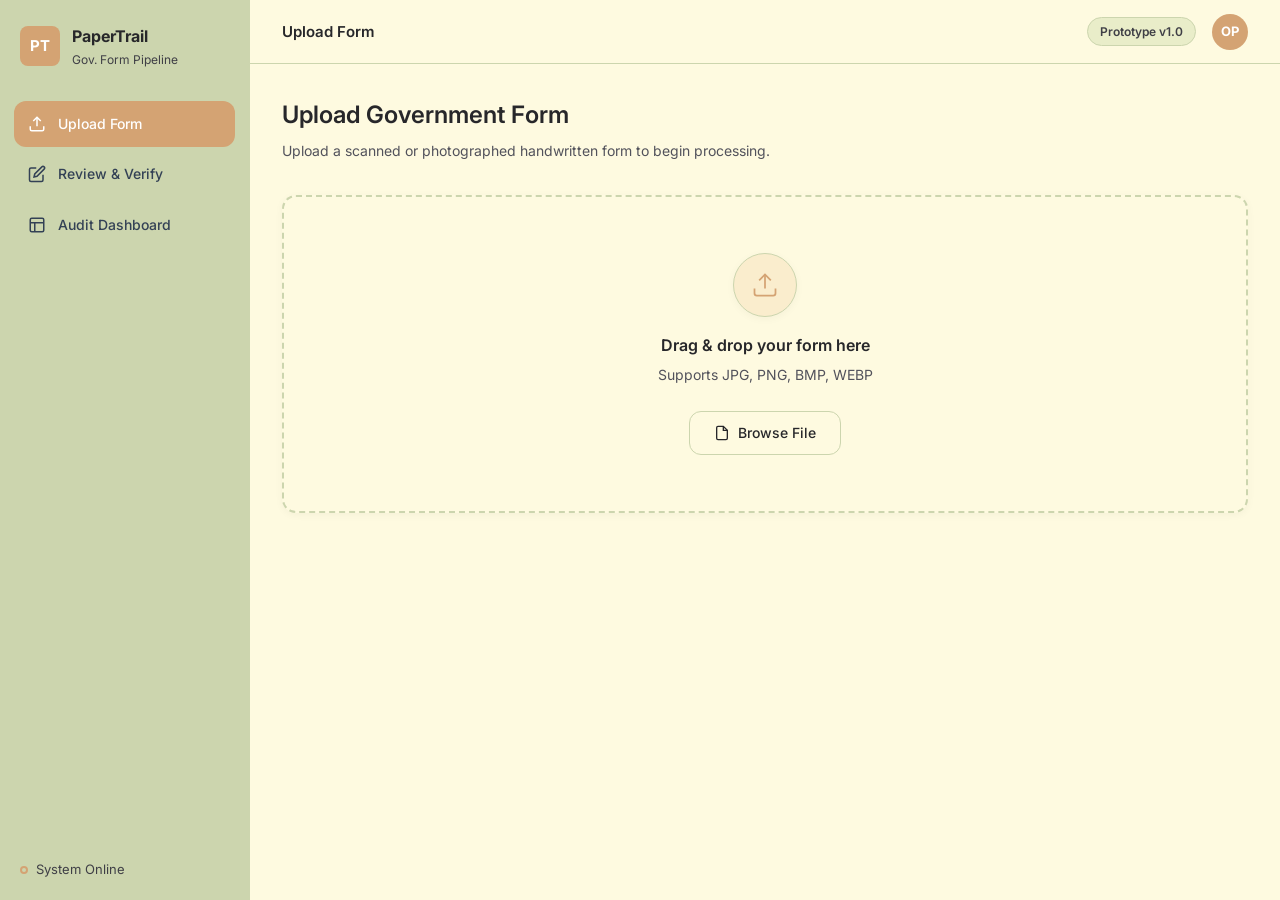
==== frontend/index.html @ 3ada9a49 "Update frontend theme to earthy palette, restrict form types, and restrict confirmation routing" ====
<!DOCTYPE html>
<html lang="en">

<head>
  <meta charset="UTF-8" />
  <meta name="viewport" content="width=device-width, initial-scale=1.0" />
  <title>PaperTrail – Government Form Digitisation</title>
  <meta name="description"
    content="PaperTrail: Handwritten government form digitisation, extraction, and intelligent routing pipeline for Indian government offices." />
  <link rel="preconnect" href="https://fonts.googleapis.com" />
  <link href="https://fonts.googleapis.com/css2?family=Inter:wght@400;500;600;700&display=swap" rel="stylesheet" />
  <link rel="stylesheet" href="style.css" />
</head>

<body>
  <!-- Sidebar -->
  <aside class="sidebar" id="sidebar">
    <div class="sidebar-logo">
      <div class="logo-icon">PT</div>
      <div class="logo-text">
        <span class="logo-title">PaperTrail</span>
        <span class="logo-sub">Gov. Form Pipeline</span>
      </div>
    </div>
    <nav class="sidebar-nav">
      <a href="#" class="nav-item active" data-page="upload" id="nav-upload">
        <svg viewBox="0 0 24 24" fill="none" stroke="currentColor" stroke-width="2">
          <path d="M21 15v4a2 2 0 0 1-2 2H5a2 2 0 0 1-2-2v-4" />
          <polyline points="17 8 12 3 7 8" />
          <line x1="12" y1="3" x2="12" y2="15" />
        </svg>
        Upload Form
      </a>
      <a href="#" class="nav-item" data-page="review" id="nav-review">
        <svg viewBox="0 0 24 24" fill="none" stroke="currentColor" stroke-width="2">
          <path d="M11 4H4a2 2 0 0 0-2 2v14a2 2 0 0 0 2 2h14a2 2 0 0 0 2-2v-7" />
          <path d="M18.5 2.5a2.121 2.121 0 0 1 3 3L12 15l-4 1 1-4 9.5-9.5z" />
        </svg>
        Review & Verify
      </a>

      <a href="#" class="nav-item" data-page="audit" id="nav-audit">
        <svg viewBox="0 0 24 24" fill="none" stroke="currentColor" stroke-width="2">
          <rect x="3" y="3" width="18" height="18" rx="2" />
          <line x1="3" y1="9" x2="21" y2="9" />
          <line x1="9" y1="21" x2="9" y2="9" />
        </svg>
        Audit Dashboard
      </a>
    </nav>
    <div class="sidebar-footer">
      <span class="status-dot"></span> System Online
    </div>
  </aside>

  <!-- Main Content -->
  <main class="main-content" id="main-content">
    <!-- Header -->
    <header class="topbar">
      <div class="topbar-breadcrumb" id="page-breadcrumb">Upload Form</div>
      <div class="topbar-right">
        <span class="badge-env">Prototype v1.0</span>
        <div class="avatar">OP</div>
      </div>
    </header>

    <!-- Page 1: Upload -->
    <div class="page active" id="page-upload">
      <div class="page-header">
        <h1>Upload Government Form</h1>
        <p class="page-sub">Upload a scanned or photographed handwritten form to begin processing.</p>
      </div>
      <div class="upload-grid">
        <div class="card upload-card" id="drop-zone">
          <div class="upload-icon">
            <svg viewBox="0 0 24 24" fill="none" stroke="currentColor" stroke-width="1.5">
              <path d="M21 15v4a2 2 0 0 1-2 2H5a2 2 0 0 1-2-2v-4" />
              <polyline points="17 8 12 3 7 8" />
              <line x1="12" y1="3" x2="12" y2="15" />
            </svg>
          </div>
          <p class="upload-title">Drag & drop your form here</p>
          <p class="upload-sub">Supports JPG, PNG, BMP, WEBP</p>
          <label class="btn btn-outline" for="file-input">
            <svg viewBox="0 0 24 24" fill="none" stroke="currentColor" stroke-width="2" style="width:16px;height:16px">
              <path d="M14 2H6a2 2 0 0 0-2 2v16a2 2 0 0 0 2 2h12a2 2 0 0 0 2-2V8z" />
              <polyline points="14 2 14 8 20 8" />
            </svg>
            Browse File
          </label>
          <input type="file" id="file-input" accept=".jpg,.jpeg,.png,.bmp,.webp" style="display:none" />
        </div>

        <div class="card preview-card" id="preview-section" style="display:none">
          <div class="preview-header">
            <h3>Image Preview</h3>
            <span class="chip" id="file-name-chip">filename.jpg</span>
          </div>
          <div class="preview-images">
            <div class="preview-item">
              <label class="preview-label">Original</label>
              <img id="original-preview" src="" alt="Original form" />
            </div>
            <div class="preview-item" id="processed-wrap" style="opacity:0.4">
              <label class="preview-label">
                Processed
                <span class="chip chip-blue" id="processing-badge">Processing…</span>
              </label>
              <img id="processed-preview" src="" alt="Processed form" />
            </div>
          </div>
          <div class="pipeline-steps" id="pipeline-steps"></div>
          <div style="margin-top:1.5rem; display:flex; gap:1rem">
            <button class="btn btn-ghost" id="reset-btn">⟳ Upload Different File</button>
            <button class="btn btn-primary" id="proceed-btn" disabled>Proceed to Extraction →</button>
          </div>
        </div>
      </div>
    </div>

    <!-- Page 2: Review & Verify -->
    <div class="page" id="page-review">
      <div class="page-header">
        <h1>Review & Verify Extracted Data</h1>
        <p class="page-sub">OCR has extracted the following fields. Verify and correct any highlighted values.</p>
      </div>
      <div class="review-layout">
        <!-- Left: Images -->
        <div class="review-images">
          <div class="card">
            <h3 class="card-title">Form Images</h3>
            <div class="img-tabs">
              <button class="img-tab active" data-target="rv-original">Original</button>
              <button class="img-tab" data-target="rv-processed">Processed</button>
            </div>
            <img id="rv-original" class="review-img active-img" src="" alt="Original" />
            <img id="rv-processed" class="review-img" src="" alt="Processed" />
          </div>
          <div class="card routing-card" id="routing-card">
            <div class="routing-header">
              <svg viewBox="0 0 24 24" fill="none" stroke="currentColor" stroke-width="2"
                style="width:18px;height:18px;color:var(--brown-accent)">
                <circle cx="12" cy="12" r="10" />
                <polyline points="12 8 12 12 14 14" />
              </svg>
              <h3 class="card-title" style="margin:0">Routing Decision</h3>
            </div>
            <div class="routing-info">
              <span class="routing-label">Assigned Department</span>
              <span class="routing-value" id="routing-dept">—</span>
            </div>
            <div class="routing-info">
              <span class="routing-label">Classification Confidence</span>
              <span id="class-conf-display">—</span>
            </div>
          </div>
        </div>

        <!-- Right: Form fields -->
        <div class="review-form">
          <div class="card">
            <div class="card-header-row">
              <h3 class="card-title">Extracted Fields</h3>
              <div class="confidence-legend">
                <span class="conf-dot green"></span> High
                <span class="conf-dot yellow"></span> Medium
                <span class="conf-dot red"></span> Low
              </div>
            </div>
            <div class="alert-warning" id="low-conf-alert" style="display:none">
              ⚠️ Please verify highlighted fields before submission
            </div>
            <div class="form-fields" id="form-fields"></div>
          </div>
          <div class="card">
            <h3 class="card-title">Form Classification</h3>
            <div class="field-group">
              <label class="field-label">Detected Form Type</label>
              <select class="field-input" id="form-type-select">
                <option value="" disabled selected hidden>Select form type</option>
                <option value="birth_certificate">Birth Certificate Application</option>
                <option value="residence_certificate">Residence Certificate Application</option>
              </select>
            </div>
            <p class="help-text">You may override the auto-detected classification if incorrect.</p>
            <button class="btn btn-primary full-width" id="submit-btn">Submit Verified Form →</button>
          </div>
        </div>
      </div>
    </div>

    <!-- Page 3: Confirmation -->
    <div class="page" id="page-confirmation">
      <div class="confirm-center">
        <div class="confirm-icon">
          <svg viewBox="0 0 24 24" fill="none" stroke="currentColor" stroke-width="2">
            <path d="M22 11.08V12a10 10 0 1 1-5.93-9.14" />
            <polyline points="22 4 12 14.01 9 11.01" />
          </svg>
        </div>
        <h1>Form Submitted Successfully</h1>
        <p class="page-sub">The verified form has been stored in the system and routed to the appropriate department.
        </p>
        <div class="confirm-grid" id="confirm-grid"></div>
        <div class="confirm-actions">
          <button class="btn btn-outline" id="new-form-btn">Upload New Form</button>
          <button class="btn btn-primary" id="go-audit-btn">View Audit Dashboard →</button>
        </div>
      </div>
    </div>

    <!-- Page 4: Audit Dashboard -->
    <div class="page" id="page-audit">
      <div class="page-header">
        <h1>Audit Dashboard</h1>
        <p class="page-sub">All processed and verified form records. Click "View Details" to inspect any record.</p>
      </div>
      <div class="card">
        <div class="audit-toolbar">
          <div class="search-wrap">
            <svg viewBox="0 0 24 24" fill="none" stroke="currentColor" stroke-width="2"
              style="width:16px;height:16px;color:var(--text-muted)">
              <circle cx="11" cy="11" r="8" />
              <line x1="21" y1="21" x2="16.65" y2="16.65" />
            </svg>
            <input type="text" id="audit-search" class="audit-search" placeholder="Search by ID or type…" />
          </div>
          <select class="field-input" id="audit-filter" style="width:220px">
            <option value="">All Form Types</option>
            <option value="birth_certificate">Birth Certificate Application</option>
            <option value="residence_certificate">Residence Certificate Application</option>
          </select>
        </div>
        <div class="table-wrap">
          <table class="audit-table">
            <thead>
              <tr>
                <th>Form ID</th>
                <th>Submission Date</th>
                <th>Form Type</th>
                <th>Department</th>
                <th>Status</th>
                <th>Action</th>
              </tr>
            </thead>
            <tbody id="audit-tbody"></tbody>
          </table>
          <div class="empty-state" id="audit-empty">
            <svg viewBox="0 0 24 24" fill="none" stroke="currentColor" stroke-width="1.5">
              <rect x="3" y="3" width="18" height="18" rx="2" />
              <line x1="3" y1="9" x2="21" y2="9" />
              <line x1="9" y1="21" x2="9" y2="9" />
            </svg>
            <p>No records yet. Upload and verify a form to see it here.</p>
          </div>
        </div>
      </div>
    </div>
  </main>

  <!-- Detail Modal -->
  <div class="modal-overlay" id="modal-overlay">
    <div class="modal" id="detail-modal">
      <div class="modal-header">
        <h3>Form Detail <span id="modal-form-id" class="chip chip-blue"></span></h3>
        <button class="modal-close" id="modal-close">✕</button>
      </div>
      <div class="modal-body">
        <div class="modal-images" id="modal-images"></div>
        <div class="modal-comparison">
          <div class="compare-col">
            <h4 class="compare-title">Original OCR Output</h4>
            <div id="modal-ocr-fields"></div>
          </div>
          <div class="compare-col">
            <h4 class="compare-title">Final Corrected Values</h4>
            <div id="modal-final-fields"></div>
          </div>
        </div>
        <div class="modal-meta" id="modal-meta"></div>
      </div>
    </div>
  </div>

  <script src="app.js"></script>
</body>

</html>
---- frontend/style.css ----
/* ─────────────────────────────────────────────
   PaperTrail – Global Styles (Earthy Theme)
   ───────────────────────────────────────────── */
@import url('https://fonts.googleapis.com/css2?family=Inter:wght@400;500;600;700&display=swap');

:root {
  --sage-green:     #CCD5AE; /* Borders, Sidebar */
  --pastel-green:   #E9EDC9; /* Panels, Header, High Conf */
  --off-white:      #FEFAE0; /* Main bg, inputs */
  --beige:          #FAEDCD; /* Card bg, Med Conf */
  --brown-accent:   #D4A373; /* Buttons, highlights, icons */
  --brown-dark:     #C28E5C; /* Hover for buttons */

  --conf-low-bg:    #EAD2BA; /* Lighter tone of D4A373 */
  --conf-low-text:  #875320; 

  --bg:             var(--off-white);
  --surface:        var(--beige);
  
  --sidebar-bg:     var(--sage-green);
  --sidebar-text:   #334155; 
  --sidebar-hover:  var(--pastel-green);
  --sidebar-active: var(--brown-accent);
  --sidebar-active-text: #FFFFFF;
  
  --text-primary:   #27272A;
  --text-secondary: #3F3F46;
  --text-muted:     #52525B;
  
  --border:         var(--sage-green);
  --border-focus:   var(--brown-accent);
  
  --shadow-sm:      0 2px 8px rgba(0,0,0,0.04);
  --shadow-md:      0 4px 12px rgba(0,0,0,0.06);
  --shadow-lg:      0 8px 24px rgba(0,0,0,0.08);
  
  --radius-sm:      8px;
  --radius-md:      12px;
  --radius-lg:      14px;
  
  --sidebar-w:      250px;
}

*, *::before, *::after { box-sizing: border-box; margin: 0; padding: 0; }

body {
  font-family: 'Inter', -apple-system, sans-serif;
  background: var(--bg);
  color: var(--text-primary);
  display: flex;
  min-height: 100vh;
  font-size: 14px;
  line-height: 1.6;
}

/* ── Sidebar ─────────────────────────────────── */
.sidebar {
  width: var(--sidebar-w);
  background: var(--sidebar-bg);
  display: flex;
  flex-direction: column;
  position: fixed;
  top: 0; left: 0; bottom: 0;
  z-index: 100;
  border-right: 1px solid var(--border);
}

.sidebar-logo {
  display: flex;
  align-items: center;
  gap: 12px;
  padding: 24px 20px 20px;
}

.logo-icon {
  width: 40px; height: 40px;
  background: var(--brown-accent);
  border-radius: var(--radius-sm);
  display: flex; align-items: center; justify-content: center;
  font-weight: 700; color: #fff; font-size: 15px;
}

.logo-title { display: block; color: var(--text-primary); font-weight: 700; font-size: 16px; }
.logo-sub   { display: block; color: var(--text-secondary); font-size: 12px; }

.sidebar-nav {
  padding: 12px 14px;
  flex: 1;
  display: flex;
  flex-direction: column;
  gap: 4px;
}

.nav-item {
  display: flex;
  align-items: center;
  gap: 12px;
  padding: 12px 14px;
  border-radius: var(--radius-md);
  color: var(--sidebar-text);
  text-decoration: none;
  font-size: 14px;
  font-weight: 500;
  transition: all 0.2s ease-in-out;
  cursor: pointer;
}
.nav-item svg { width: 18px; height: 18px; flex-shrink: 0; }
.nav-item:hover { background: var(--sidebar-hover); color: var(--text-primary); }
.nav-item.active { background: var(--sidebar-active); color: var(--sidebar-active-text); }

.sidebar-footer {
  padding: 20px;
  color: var(--text-secondary);
  font-size: 13px;
  display: flex;
  align-items: center;
  gap: 8px;
}
.status-dot {
  width: 8px; height: 8px;
  border-radius: 50%;
  background: var(--sage-green);
  border: 2px solid var(--brown-accent);
}

/* ── Main ────────────────────────────────────── */
.main-content {
  margin-left: var(--sidebar-w);
  flex: 1;
  display: flex;
  flex-direction: column;
  min-height: 100vh;
}

.topbar {
  background: var(--bg);
  border-bottom: 1px solid var(--border);
  padding: 0 32px;
  height: 64px;
  display: flex;
  align-items: center;
  justify-content: space-between;
  position: sticky;
  top: 0;
  z-index: 50;
}
.topbar-breadcrumb { font-weight: 600; font-size: 15px; color: var(--text-primary); }
.topbar-right { display: flex; align-items: center; gap: 16px; }
.badge-env {
  font-size: 12px; font-weight: 600;
  background: var(--pastel-green); color: var(--text-secondary);
  padding: 4px 12px; border-radius: 20px;
  border: 1px solid var(--border);
}
.avatar {
  width: 36px; height: 36px;
  background: var(--brown-accent);
  color: #fff;
  border-radius: 50%;
  display: flex; align-items: center; justify-content: center;
  font-size: 13px; font-weight: 700;
}

/* ── Pages ───────────────────────────────────── */
.page { display: none; padding: 32px; animation: fade-in 0.3s ease; }
.page.active { display: block; }

@keyframes fade-in {
  from { opacity: 0; transform: translateY(5px); }
  to { opacity: 1; transform: translateY(0); }
}

.page-header { margin-bottom: 32px; }
.page-header h1 { font-size: 24px; font-weight: 600; color: var(--text-primary); }
.page-sub { color: var(--text-muted); margin-top: 6px; font-size: 14px; }

/* ── Cards ───────────────────────────────────── */
.card {
  background: var(--surface);
  border: 1px solid var(--border);
  border-radius: var(--radius-lg);
  box-shadow: var(--shadow-sm);
  padding: 20px;
}
.card-title { font-size: 16px; font-weight: 600; margin-bottom: 20px; color: var(--text-primary); }
.card-header-row {
  display: flex;
  align-items: center;
  justify-content: space-between;
  margin-bottom: 20px;
}
.card-header-row .card-title { margin-bottom: 0; }

/* ── Upload Page ─────────────────────────────── */
.upload-grid {
  display: grid;
  gap: 24px;
}

.upload-card {
  text-align: center;
  border: 2px dashed var(--border);
  background: var(--bg);
  transition: border-color 0.2s, background 0.2s;
  cursor: pointer;
  padding: 56px 24px;
  border-radius: var(--radius-lg);
}
.upload-card.drag-over, .upload-card:hover {
  border-color: var(--brown-accent);
  background: var(--pastel-green);
}
.upload-icon {
  width: 64px; height: 64px;
  background: var(--surface);
  border: 1px solid var(--border);
  border-radius: 50%;
  display: flex; align-items: center; justify-content: center;
  margin: 0 auto 16px;
  box-shadow: var(--shadow-sm);
}
.upload-icon svg { width: 28px; height: 28px; color: var(--brown-accent); }
.upload-title { font-size: 16px; font-weight: 600; margin-bottom: 6px; color: var(--text-primary); }
.upload-sub { color: var(--text-muted); font-size: 14px; margin-bottom: 24px; }

/* ── Preview ─────────────────────────────────── */
.preview-header {
  display: flex; align-items: center; gap: 12px; margin-bottom: 24px;
}
.preview-header h3 { font-size: 16px; font-weight: 600; }

.preview-images {
  display: grid;
  grid-template-columns: 1fr 1fr;
  gap: 20px;
  margin-bottom: 24px;
}
.preview-item { display: flex; flex-direction: column; gap: 10px; }
.preview-label {
  font-size: 13px; font-weight: 600;
  color: var(--text-secondary);
  text-transform: uppercase;
  letter-spacing: 0.5px;
  display: flex; align-items: center; gap: 8px;
}
.preview-item img {
  width: 100%; border-radius: var(--radius-md);
  border: 1px solid var(--border);
  object-fit: contain;
  background: var(--bg);
  min-height: 200px;
  max-height: 300px;
}

/* ── Pipeline steps ──────────────────────────── */
.pipeline-steps {
  display: flex;
  flex-direction: column;
  gap: 10px;
}
.pipeline-step {
  display: flex;
  align-items: center;
  gap: 12px;
  font-size: 14px;
  color: var(--text-muted);
  padding: 6px 0;
}
.step-dot {
  width: 20px; height: 20px;
  border-radius: 50%;
  border: 2px solid var(--border);
  background: var(--bg);
  flex-shrink: 0;
  display: flex; align-items: center; justify-content: center;
  font-size: 10px;
  transition: all 0.3s;
}
.step-dot.done  { border-color: var(--brown-accent); background: var(--brown-accent); color: #fff; }
.step-dot.active { border-color: var(--brown-dark); animation: soft-pulse 1.5s infinite; }

@keyframes soft-pulse {
  0%, 100% { box-shadow: 0 0 0 0 rgba(212, 163, 115, 0.4); }
  50% { box-shadow: 0 0 0 6px rgba(212, 163, 115, 0); }
}

/* ── Buttons ─────────────────────────────────── */
.btn {
  display: inline-flex; align-items: center; gap: 8px;
  padding: 10px 24px;
  border-radius: var(--radius-md);
  font-size: 14px; font-weight: 500;
  cursor: pointer;
  border: none;
  transition: background 0.2s ease, transform 0.1s ease;
  text-decoration: none;
}
.btn:active { transform: scale(0.98); }
.btn-primary { background: var(--brown-accent); color: #fff; }
.btn-primary:hover { background: var(--brown-dark); }
.btn-primary:disabled { opacity: 0.5; cursor: not-allowed; transform: none; }
.btn-outline {
  background: transparent; color: var(--text-primary);
  border: 1px solid var(--border);
}
.btn-outline:hover { background: var(--pastel-green); }
.btn-ghost { background: var(--pastel-green); color: var(--text-primary); border: 1px solid transparent; }
.btn-ghost:hover { background: var(--border); }
.full-width { width: 100%; justify-content: center; margin-top: 10px; }

/* ── Chips ───────────────────────────────────── */
.chip {
  display: inline-block;
  padding: 4px 12px;
  border-radius: 20px;
  font-size: 12px; font-weight: 500;
  background: var(--bg);
  color: var(--text-muted);
  border: 1px solid var(--border);
}
.chip-blue { background: var(--pastel-green); color: var(--text-primary); border-color: var(--sage-green); }
.chip-green { background: var(--pastel-green); color: var(--text-primary); border-color: var(--sage-green); }

/* ── Review Layout ───────────────────────────── */
.review-layout {
  display: grid;
  grid-template-columns: 400px 1fr;
  gap: 24px;
  align-items: start;
}
.review-images { display: flex; flex-direction: column; gap: 20px; }

.img-tabs {
  display: flex;
  gap: 8px;
  margin-bottom: 16px;
}
.img-tab {
  padding: 6px 16px;
  border-radius: var(--radius-md);
  font-size: 13px; font-weight: 500;
  cursor: pointer;
  border: 1px solid var(--border);
  background: var(--bg);
  color: var(--text-secondary);
  transition: all 0.2s;
}
.img-tab.active { background: var(--brown-accent); color: #fff; border-color: var(--brown-accent); }

.review-img {
  width: 100%; border-radius: var(--radius-md);
  border: 1px solid var(--border);
  object-fit: contain;
  background: var(--bg);
  min-height: 220px;
  max-height: 350px;
  display: none;
}
.review-img.active-img { display: block; animation: fade-in 0.3s ease; }

/* ── Routing card ────────────────────────────── */
.routing-card { background: var(--surface); border-color: var(--border); }
.routing-header { display: flex; align-items: center; gap: 10px; margin-bottom: 16px; }
.routing-info { margin-bottom: 10px; }
.routing-label { font-size: 12px; color: var(--text-secondary); display: block; font-weight: 600; text-transform: uppercase; letter-spacing: 0.5px; margin-bottom: 4px;}
.routing-value { font-size: 16px; font-weight: 600; color: var(--brown-accent); }

/* ── Form fields ─────────────────────────────── */
.form-fields { display: flex; flex-direction: column; gap: 16px; }

.field-group { display: flex; flex-direction: column; gap: 8px; }
.field-label { font-size: 13px; font-weight: 600; color: var(--text-secondary); }

.field-row { display: flex; align-items: center; gap: 12px; }
.field-input {
  flex: 1;
  padding: 10px 14px;
  border: 1px solid var(--border);
  border-radius: var(--radius-md);
  font-size: 14px;
  font-family: inherit;
  color: var(--text-primary);
  background: var(--bg);
  transition: border-color 0.2s, box-shadow 0.2s;
}
.field-input:focus { outline: none; border-color: var(--border-focus); box-shadow: 0 0 0 3px rgba(212, 163, 115, 0.15); }

/* Confidence backgrounds inside inputs */
.field-input.conf-low    { background: var(--conf-low-bg); border-color: var(--brown-accent); }
.field-input.conf-medium { background: var(--beige); border-color: var(--sage-green); }
.field-input.conf-high   { background: var(--pastel-green); border-color: var(--sage-green); }

.conf-badge {
  display: flex; align-items: center; gap: 6px;
  font-size: 12px; font-weight: 500;
  padding: 4px 12px;
  border-radius: 20px;
  white-space: nowrap;
  flex-shrink: 0;
}
.conf-badge.high   { background: var(--pastel-green); color: var(--text-primary); border: 1px solid var(--border); }
.conf-badge.medium { background: var(--beige); color: var(--text-primary); border: 1px solid var(--border); }
.conf-badge.low    { background: var(--conf-low-bg); color: var(--conf-low-text); border: 1px solid var(--border-focus); }

.confidence-legend { display: flex; align-items: center; gap: 12px; font-size: 13px; color: var(--text-secondary); }
.conf-dot {
  width: 10px; height: 10px;
  border-radius: 50%;
  display: inline-block;
  margin-right: 4px;
}
.conf-dot.green  { background: var(--sage-green); }
.conf-dot.yellow { background: var(--beige); border: 1px solid var(--sage-green); }
.conf-dot.red    { background: var(--brown-accent); }

.alert-warning {
  background: var(--conf-low-bg);
  border: 1px solid var(--brown-accent);
  border-radius: var(--radius-md);
  padding: 12px 16px;
  font-size: 14px;
  color: var(--conf-low-text);
  font-weight: 500;
  margin-bottom: 20px;
}

.review-form { display: flex; flex-direction: column; gap: 24px; }
.help-text { font-size: 13px; color: var(--text-muted); margin: 8px 0 16px; }

/* ── Confirmation ────────────────────────────── */
.confirm-center {
  max-width: 600px;
  margin: 0 auto;
  text-align: center;
  padding-top: 48px;
}
.confirm-icon {
  width: 80px; height: 80px;
  background: var(--pastel-green);
  border-radius: 50%;
  display: flex; align-items: center; justify-content: center;
  margin: 0 auto 32px;
}
.confirm-icon svg { width: 40px; height: 40px; color: var(--brown-accent); }

.confirm-grid {
  display: grid;
  grid-template-columns: 1fr 1fr;
  gap: 16px;
  margin: 40px 0;
  text-align: left;
}
.confirm-item {
  background: var(--surface);
  border: 1px solid var(--border);
  border-radius: var(--radius-md);
  padding: 16px 20px;
}
.confirm-item-label { font-size: 12px; font-weight: 500; color: var(--text-secondary); text-transform: uppercase; letter-spacing: 0.5px; margin-bottom: 6px; }
.confirm-item-value { font-size: 15px; font-weight: 500; color: var(--text-primary); }

.confirm-actions { display: flex; gap: 16px; justify-content: center; flex-wrap: wrap; margin-top: 24px; }

/* ── Audit Dashboard ─────────────────────────── */
.audit-toolbar {
  display: flex; gap: 16px; align-items: center;
  margin-bottom: 24px;
  flex-wrap: wrap;
}
.search-wrap {
  flex: 1;
  display: flex; align-items: center; gap: 10px;
  border: 1px solid var(--border);
  border-radius: var(--radius-md);
  padding: 0 16px;
  background: var(--bg);
  min-width: 250px;
}
.audit-search {
  border: none; outline: none;
  font-family: inherit; font-size: 14px;
  flex: 1; padding: 10px 0;
  background: transparent;
  color: var(--text-primary);
}

.table-wrap { overflow-x: auto; background: var(--surface); border-radius: var(--radius-lg); }
.audit-table {
  width: 100%;
  border-collapse: collapse;
  font-size: 14px;
}
.audit-table th {
  text-align: left;
  padding: 14px 16px;
  background: var(--pastel-green);
  border-bottom: 1px solid var(--border);
  font-size: 12px; font-weight: 600;
  color: var(--text-secondary);
  text-transform: uppercase;
  letter-spacing: 0.5px;
}
.audit-table td {
  padding: 16px;
  border-bottom: 1px solid var(--border);
  vertical-align: middle;
}
.audit-table tr:last-child td { border-bottom: none; }
.audit-table tr:hover td { background: var(--bg); }

.status-badge {
  display: inline-flex; align-items: center; gap: 6px;
  padding: 4px 12px;
  border-radius: 20px;
  font-size: 12px; font-weight: 500;
}
.status-verified { background: var(--pastel-green); color: var(--text-primary); border: 1px solid var(--sage-green); }

.btn-detail {
  padding: 6px 16px;
  border-radius: var(--radius-md);
  border: 1px solid var(--border);
  background: var(--bg);
  color: var(--text-primary);
  font-size: 13px; font-weight: 500;
  cursor: pointer;
  transition: all 0.2s;
}
.btn-detail:hover { background: var(--pastel-green); }

.empty-state {
  text-align: center;
  padding: 64px 0;
  color: var(--text-secondary);
}
.empty-state svg { width: 48px; height: 48px; margin-bottom: 16px; color: var(--sage-green); }
.empty-state p { font-size: 15px; }

/* ── Modal ───────────────────────────────────── */
.modal-overlay {
  position: fixed; inset: 0;
  background: rgba(43, 45, 36, 0.4);
  display: none;
  align-items: center;
  justify-content: center;
  z-index: 1000;
  backdrop-filter: blur(4px);
  padding: 24px;
}
.modal-overlay.open { display: flex; animation: fade-in 0.2s ease; }

.modal {
  background: var(--surface);
  border-radius: var(--radius-lg);
  box-shadow: var(--shadow-lg);
  width: 100%;
  max-width: 800px;
  max-height: 90vh;
  display: flex;
  flex-direction: column;
  border: 1px solid var(--border);
}

.modal-header {
  display: flex; align-items: center; justify-content: space-between;
  padding: 24px;
  border-bottom: 1px solid var(--border);
  flex-shrink: 0;
}
.modal-header h3 { font-size: 18px; font-weight: 600; display: flex; align-items: center; gap: 12px; }
.modal-close {
  background: none; border: none;
  font-size: 18px; cursor: pointer;
  color: var(--text-secondary);
  width: 36px; height: 36px;
  border-radius: var(--radius-md);
  display: flex; align-items: center; justify-content: center;
  transition: background 0.2s;
}
.modal-close:hover { background: var(--pastel-green); color: var(--text-primary); }

.modal-body {
  padding: 24px;
  overflow-y: auto;
  flex: 1;
}

.modal-images {
  display: grid;
  grid-template-columns: 1fr 1fr;
  gap: 16px;
  margin-bottom: 32px;
}
.modal-img-wrap { display: flex; flex-direction: column; gap: 8px; }
.modal-img-wrap label { font-size: 12px; font-weight: 600; color: var(--text-secondary); text-transform: uppercase; }
.modal-img-wrap img {
  width: 100%; max-height: 200px;
  object-fit: contain;
  border-radius: var(--radius-md);
  border: 1px solid var(--border);
  background: var(--bg);
}

.modal-comparison { display: grid; grid-template-columns: 1fr 1fr; gap: 24px; margin-bottom: 32px; }
.compare-title { font-size: 14px; font-weight: 600; margin-bottom: 12px; color: var(--text-secondary); }
.compare-row { padding: 10px 14px; border-radius: var(--radius-md); margin-bottom: 8px; }
.compare-label { font-size: 12px; font-weight: 500; color: var(--text-secondary); text-transform: uppercase; margin-bottom: 4px; }
.compare-value { font-size: 14px; font-weight: 500; }
.compare-col:first-child .compare-row { background: var(--bg); border: 1px solid var(--border); }
.compare-col:last-child  .compare-row { background: var(--pastel-green); border: 1px solid var(--sage-green); }

.modal-meta {
  background: var(--bg);
  border-radius: var(--radius-md);
  padding: 16px 20px;
  display: flex;
  gap: 32px;
  flex-wrap: wrap;
  font-size: 14px;
  color: var(--text-secondary);
  border: 1px solid var(--border);
}
.modal-meta strong { color: var(--text-primary); font-weight: 500; }

/* ── Scrollbar ───────────────────────────────── */
::-webkit-scrollbar { width: 8px; height: 8px; }
::-webkit-scrollbar-track { background: transparent; }
::-webkit-scrollbar-thumb { background: var(--sage-green); border-radius: 4px; border: 2px solid var(--surface); }

/* ── Responsive ──────────────────────────────── */
@media (max-width: 900px) {
  .review-layout { grid-template-columns: 1fr; }
  .preview-images { grid-template-columns: 1fr; }
  .modal-comparison { grid-template-columns: 1fr; }
  .modal-images { grid-template-columns: 1fr; }
  .confirm-grid { grid-template-columns: 1fr; }
}
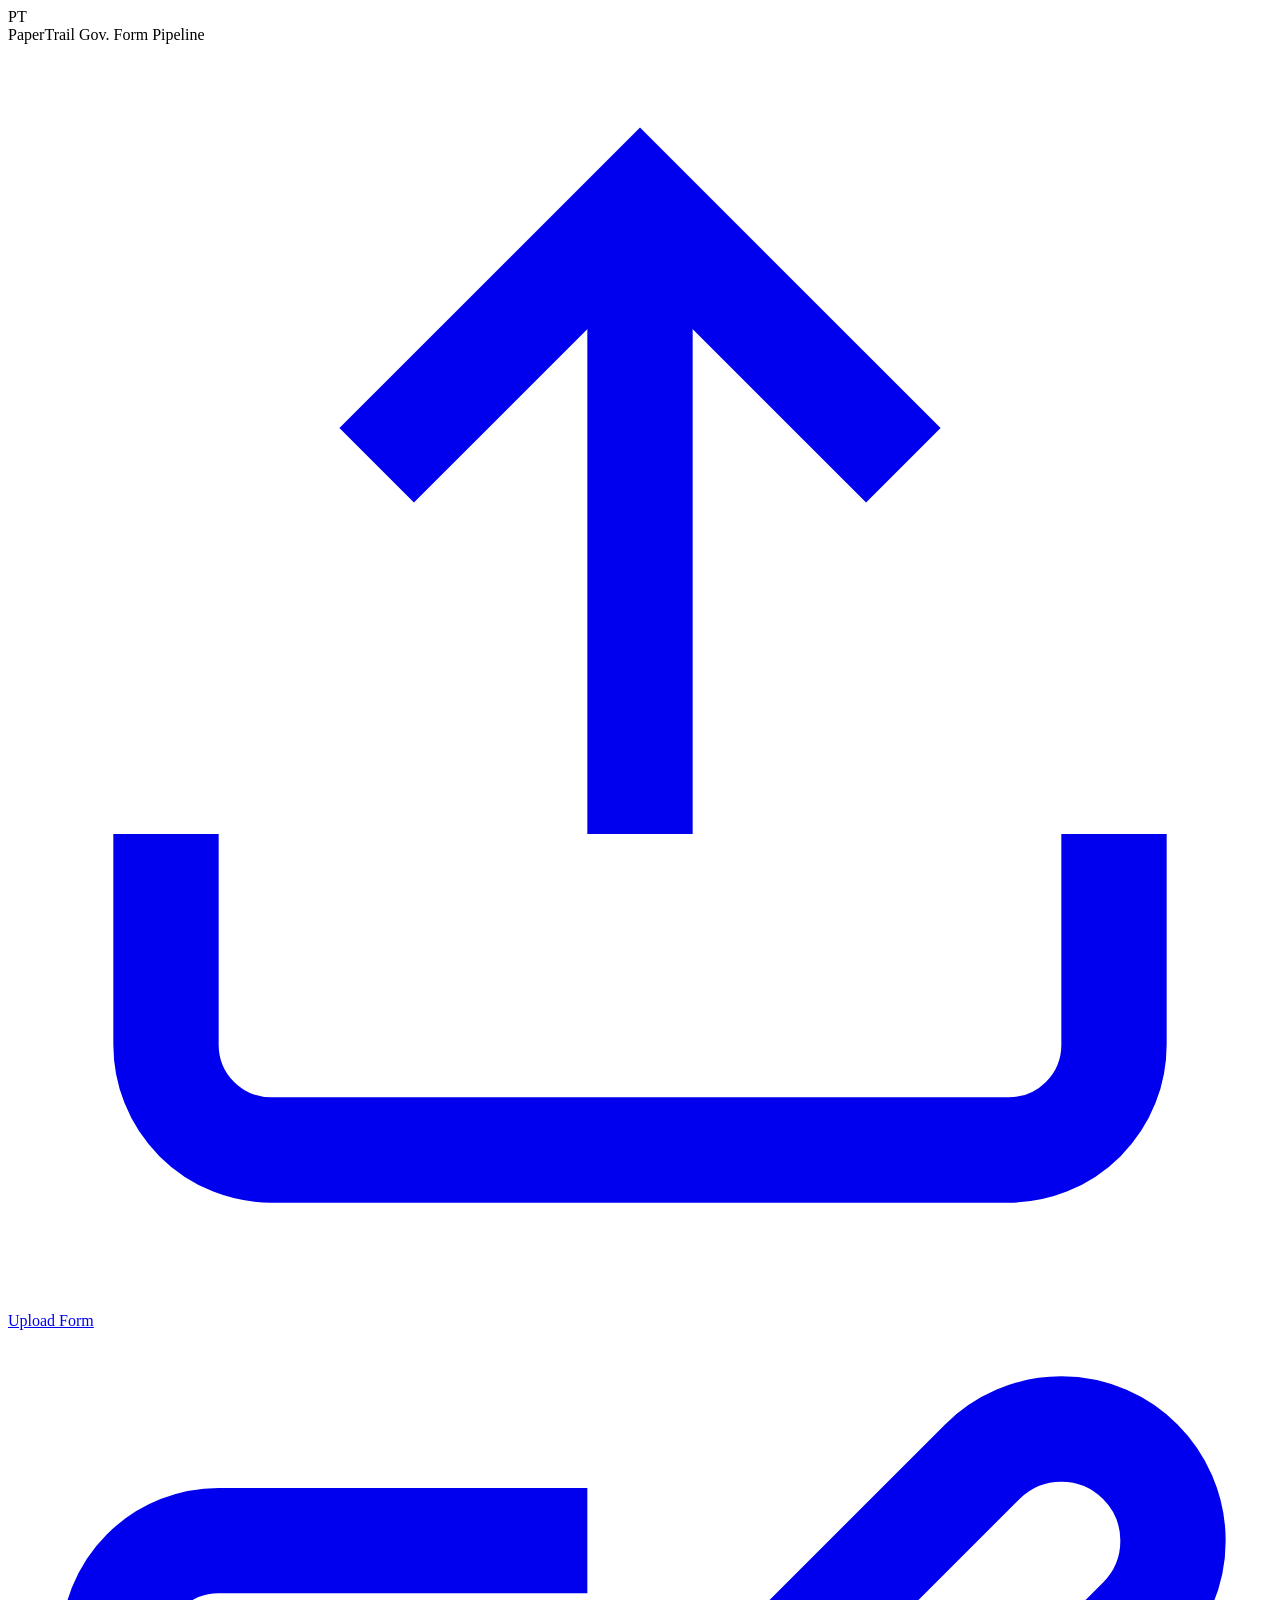
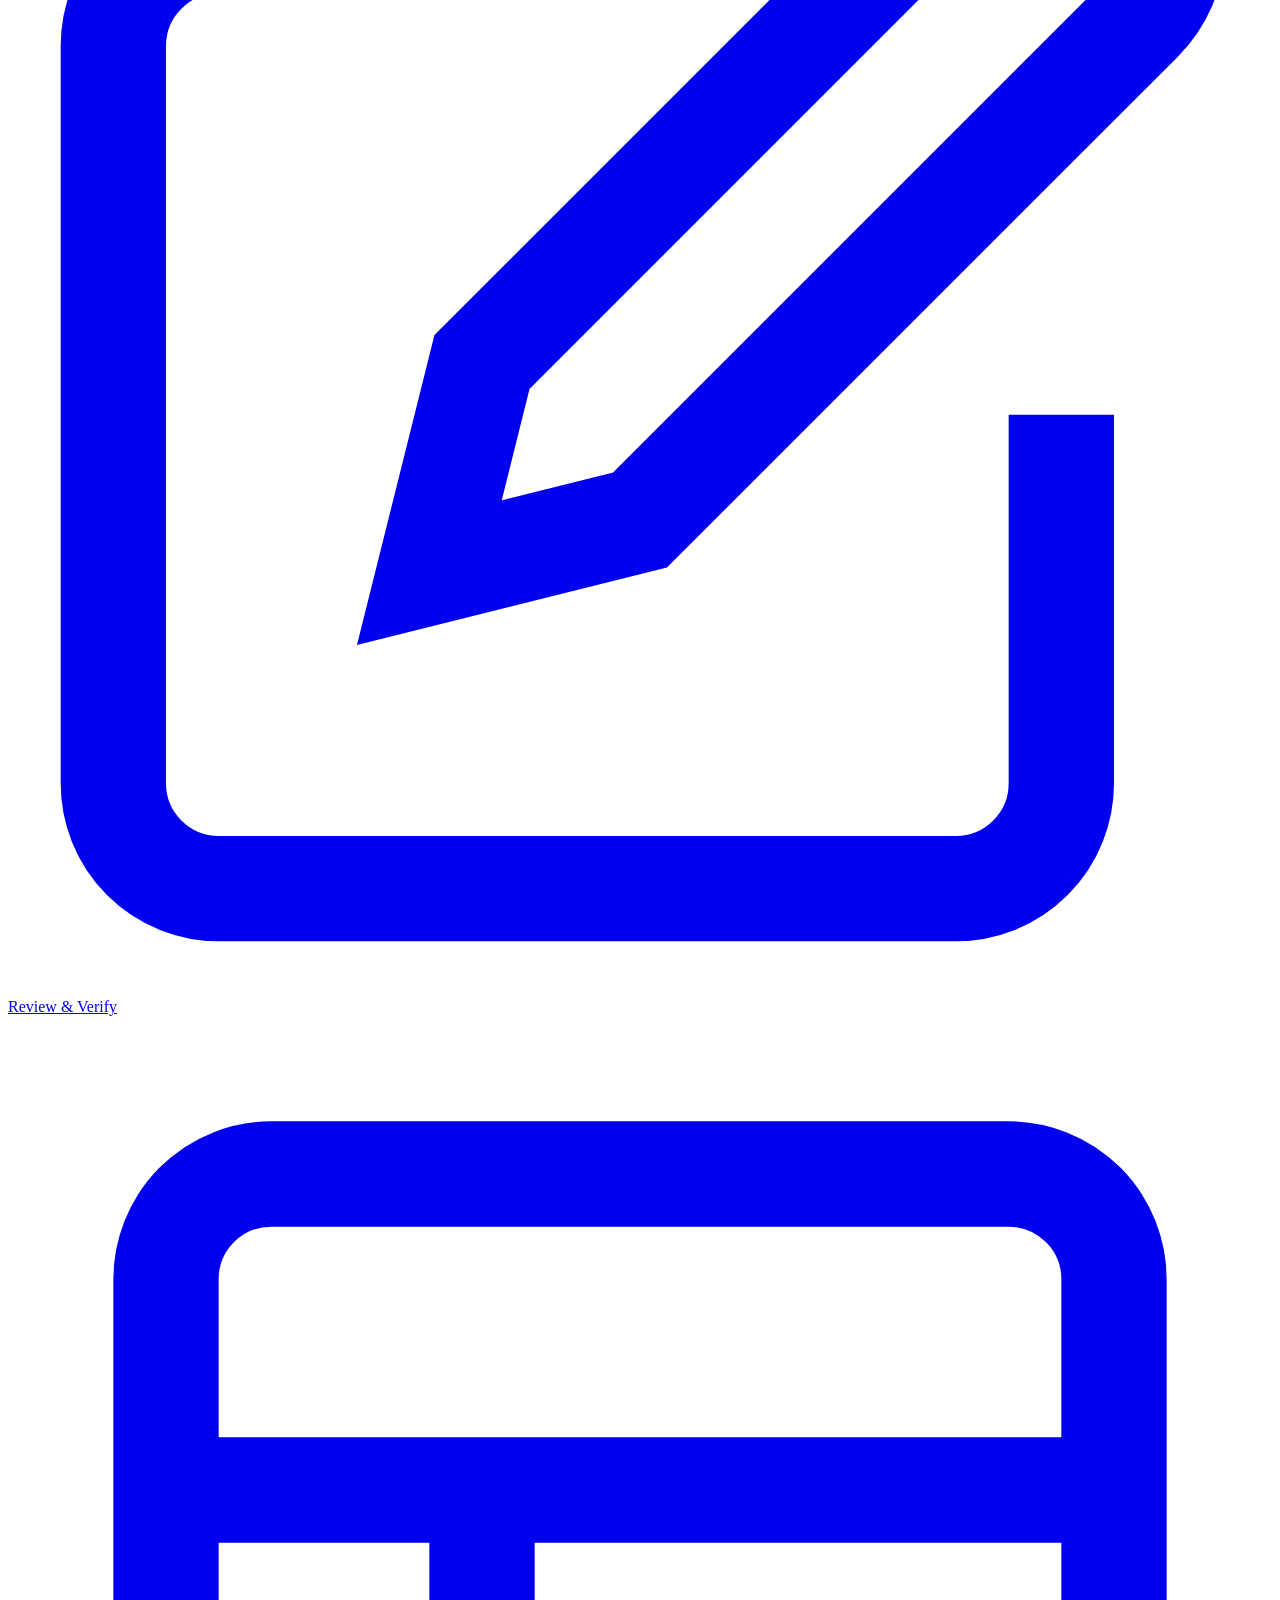
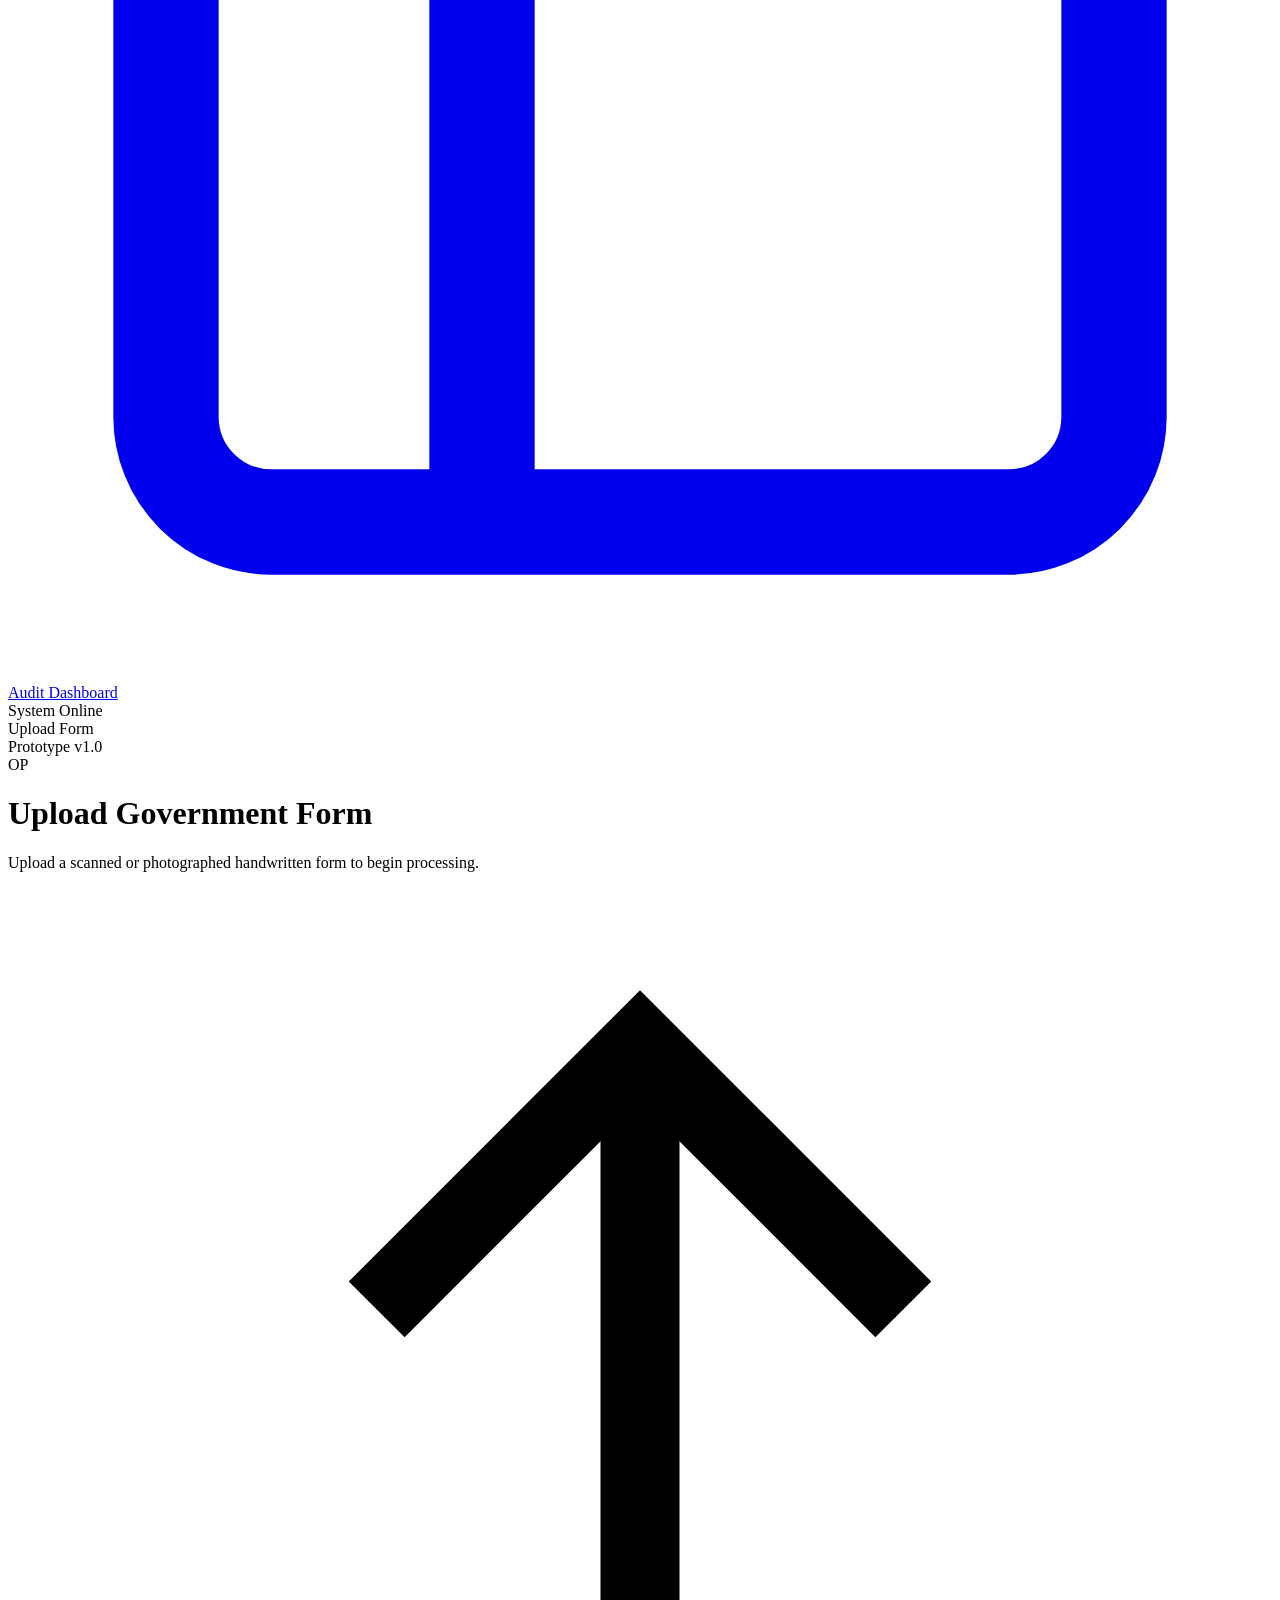
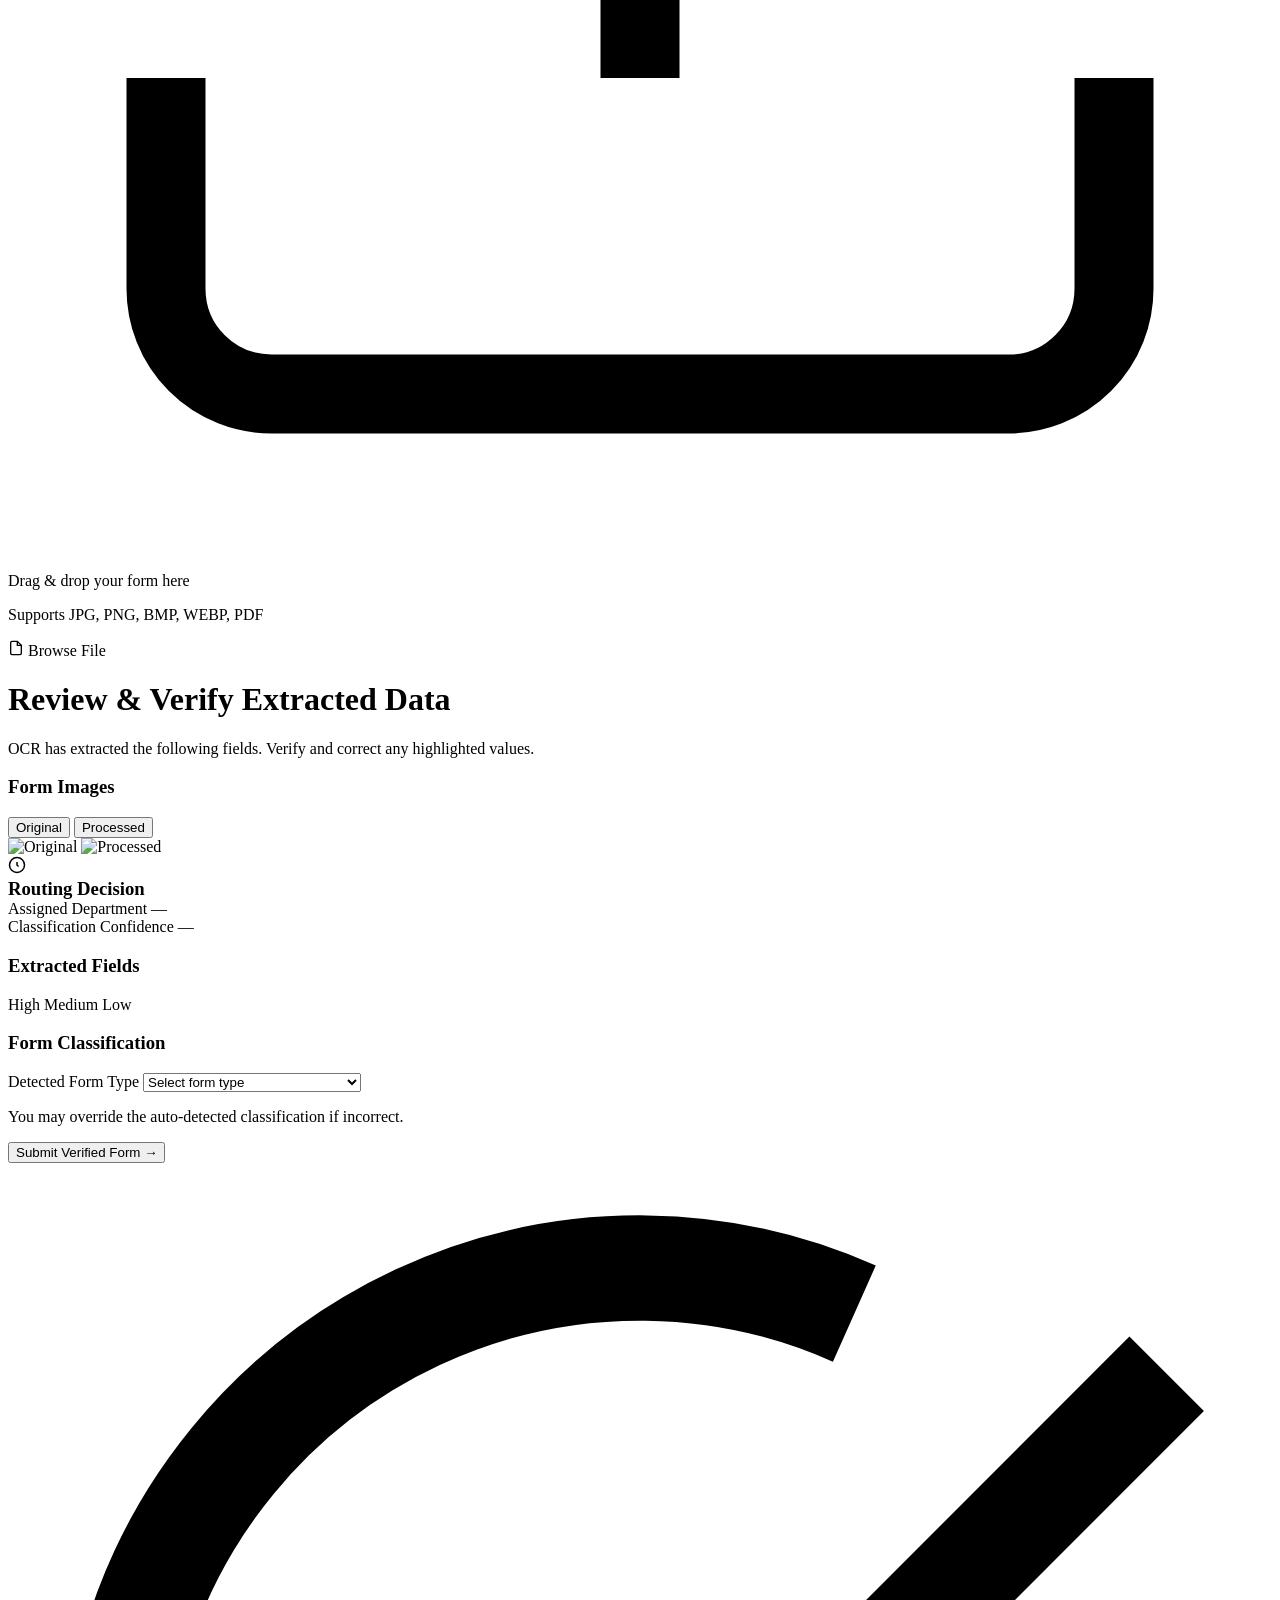
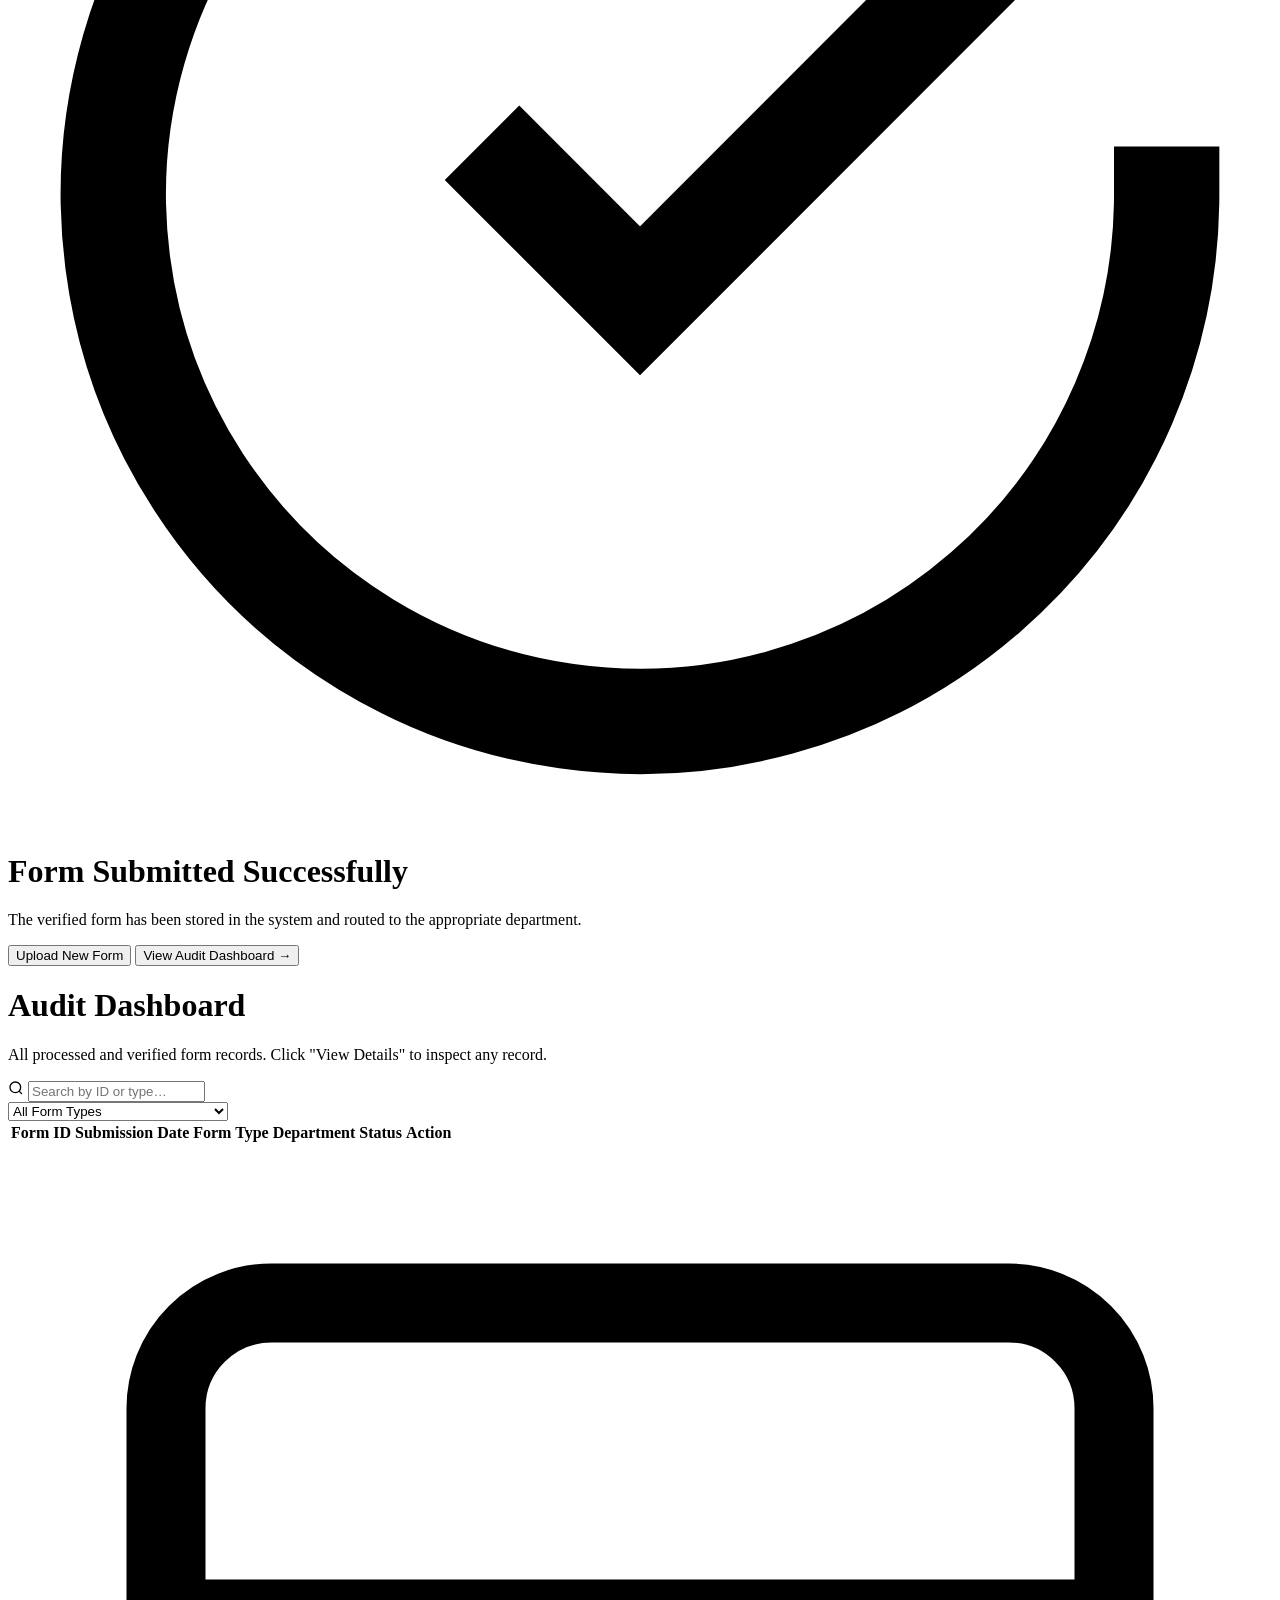
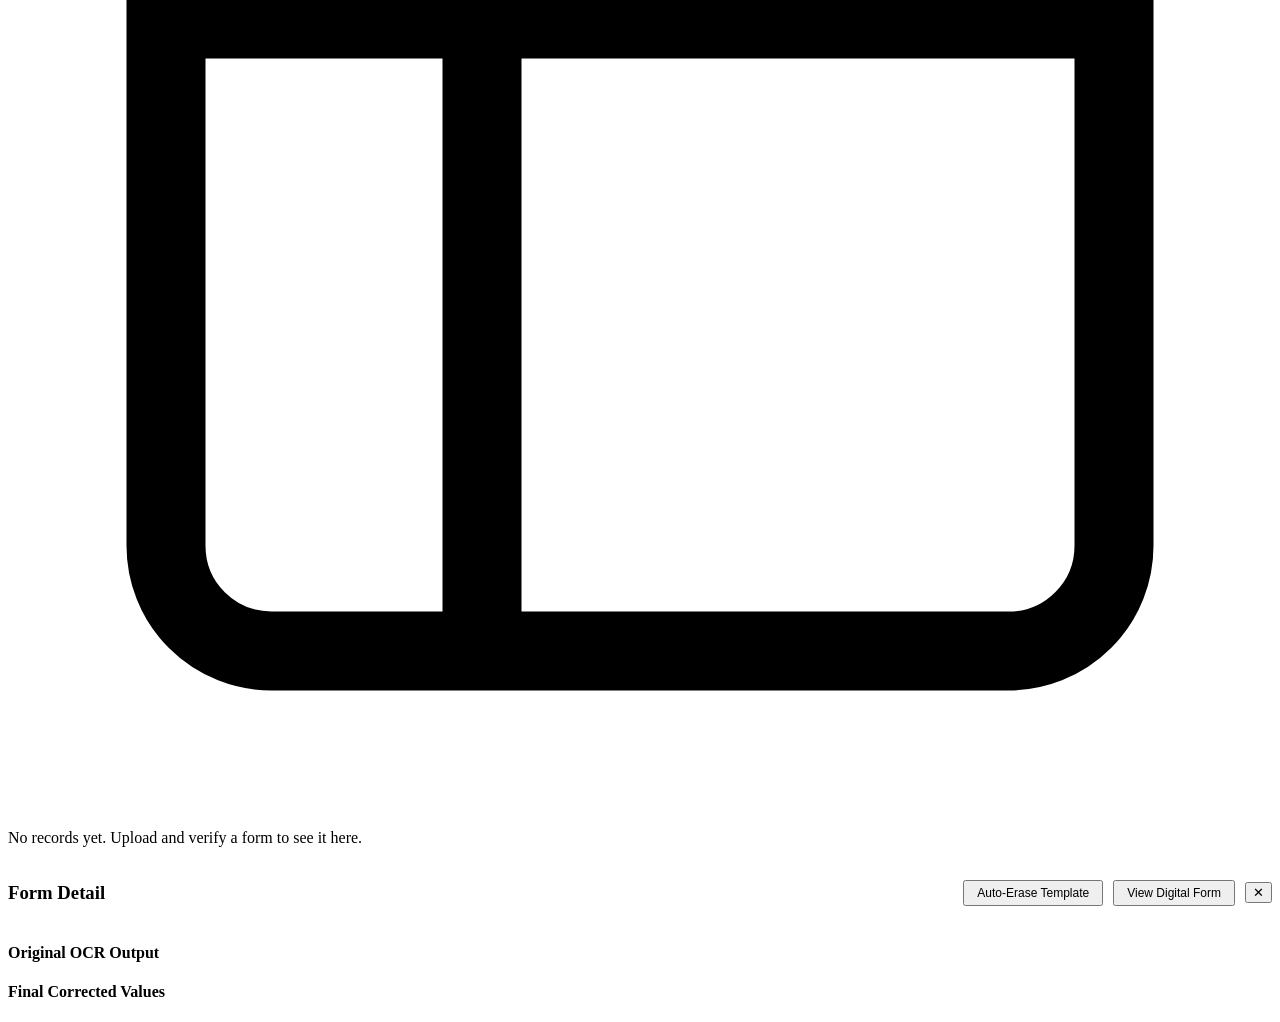
==== commit 5c2e5c95: "feat: Implement simplified OCR pipeline - Simplified upload pipeline to: Upload → OpenCV → Full Page" ====
--- a/frontend/index.html
+++ b/frontend/index.html
@@ -9,7 +9,7 @@
     content="PaperTrail: Handwritten government form digitisation, extraction, and intelligent routing pipeline for Indian government offices." />
   <link rel="preconnect" href="https://fonts.googleapis.com" />
   <link href="https://fonts.googleapis.com/css2?family=Inter:wght@400;500;600;700&display=swap" rel="stylesheet" />
-  <link rel="stylesheet" href="style.css" />
+  <link rel="stylesheet" href="/static/style.css" />
 </head>
 
 <body>
@@ -80,7 +80,7 @@
             </svg>
           </div>
           <p class="upload-title">Drag & drop your form here</p>
-          <p class="upload-sub">Supports JPG, PNG, BMP, WEBP</p>
+          <p class="upload-sub">Supports JPG, PNG, BMP, WEBP, PDF</p>
           <label class="btn btn-outline" for="file-input">
             <svg viewBox="0 0 24 24" fill="none" stroke="currentColor" stroke-width="2" style="width:16px;height:16px">
               <path d="M14 2H6a2 2 0 0 0-2 2v16a2 2 0 0 0 2 2h12a2 2 0 0 0 2-2V8z" />
@@ -88,7 +88,7 @@
             </svg>
             Browse File
           </label>
-          <input type="file" id="file-input" accept=".jpg,.jpeg,.png,.bmp,.webp" style="display:none" />
+          <input type="file" id="file-input" accept=".jpg,.jpeg,.png,.bmp,.webp,.pdf" style="display:none" />
         </div>
 
         <div class="card preview-card" id="preview-section" style="display:none">
@@ -261,9 +261,13 @@
   <!-- Detail Modal -->
   <div class="modal-overlay" id="modal-overlay">
     <div class="modal" id="detail-modal">
-      <div class="modal-header">
+      <div class="modal-header" style="display:flex; justify-content:space-between; align-items:center; width:100%">
         <h3>Form Detail <span id="modal-form-id" class="chip chip-blue"></span></h3>
-        <button class="modal-close" id="modal-close">✕</button>
+        <div style="display:flex; gap:10px; align-items:center">
+          <button class="btn btn-outline" id="btn-auto-template" style="padding:4px 12px; font-size:12px;">Auto-Erase Template</button>
+          <button class="btn btn-primary" id="btn-view-digital" style="padding:4px 12px; font-size:12px;">View Digital Form</button>
+          <button class="modal-close" id="modal-close">✕</button>
+        </div>
       </div>
       <div class="modal-body">
         <div class="modal-images" id="modal-images"></div>
@@ -282,7 +286,7 @@
     </div>
   </div>
 
-  <script src="app.js"></script>
+  <script src="/static/app.js"></script>
 </body>
 
 </html>
